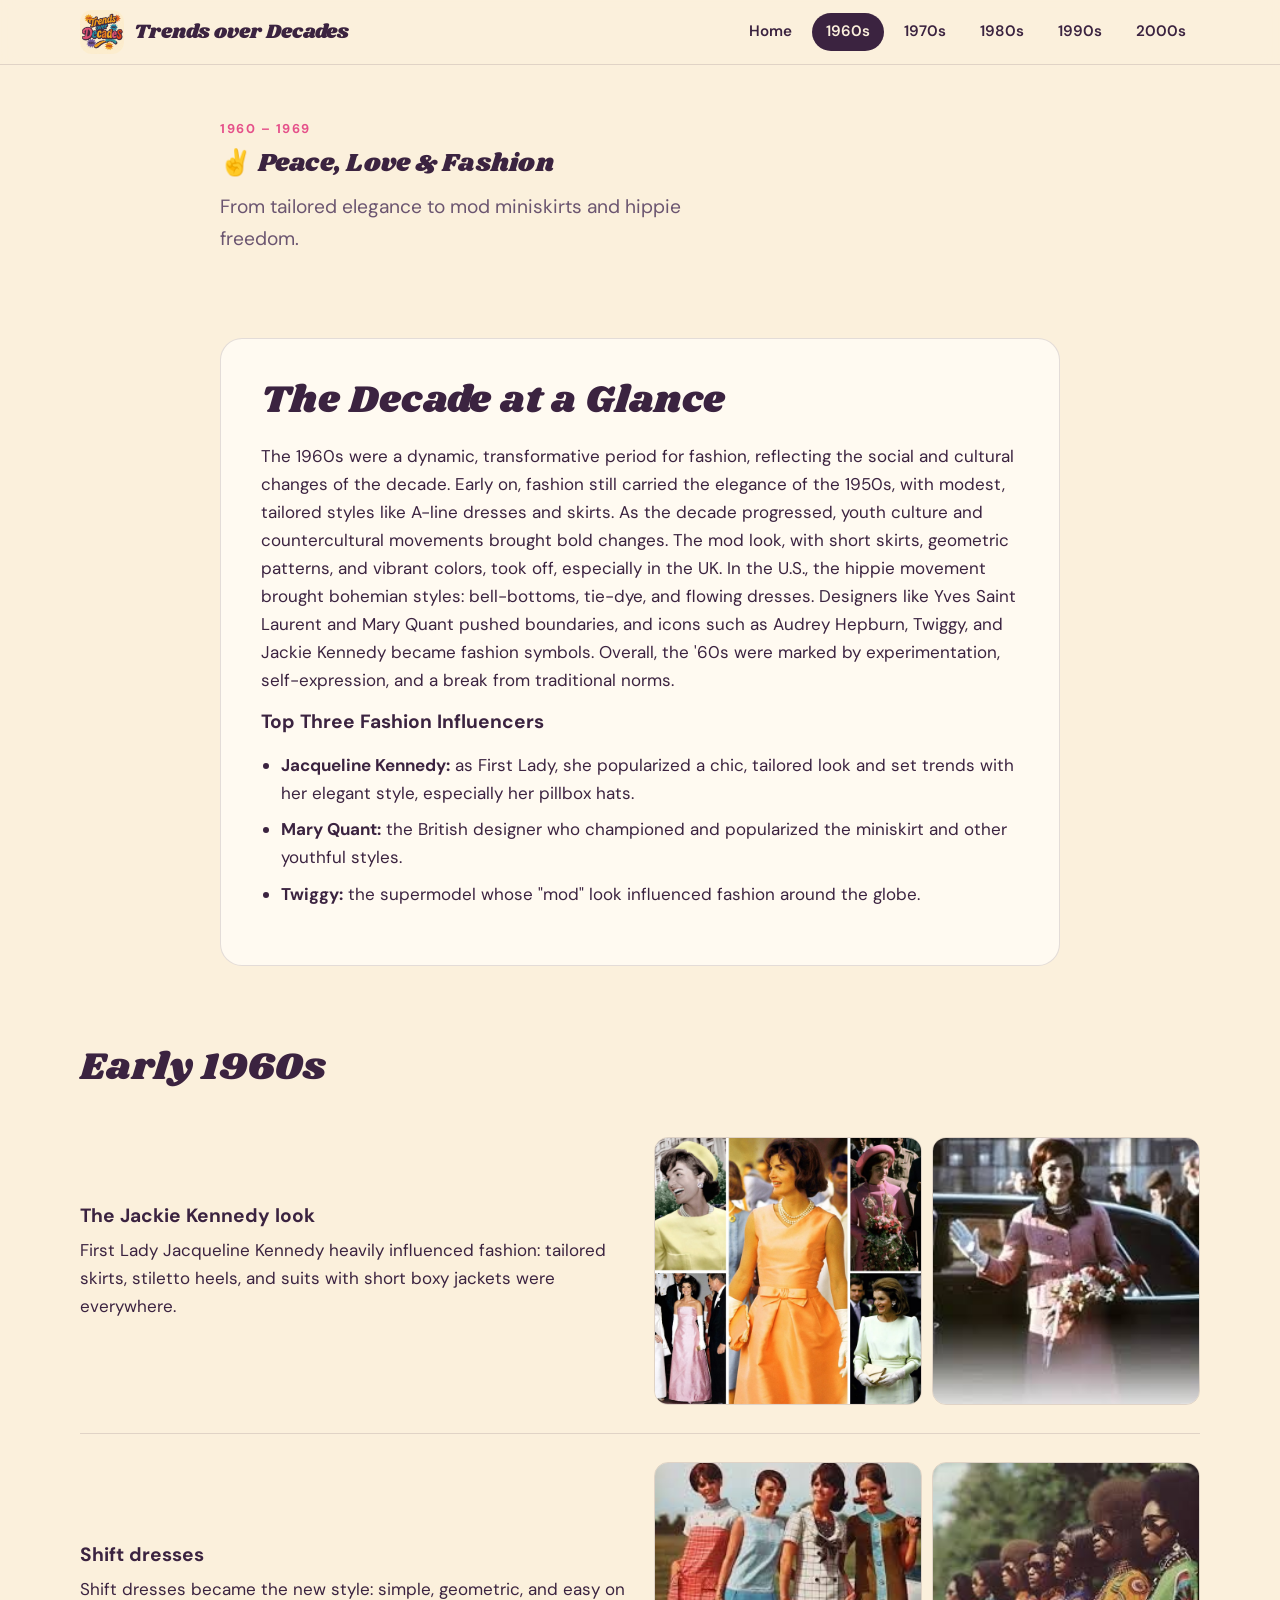
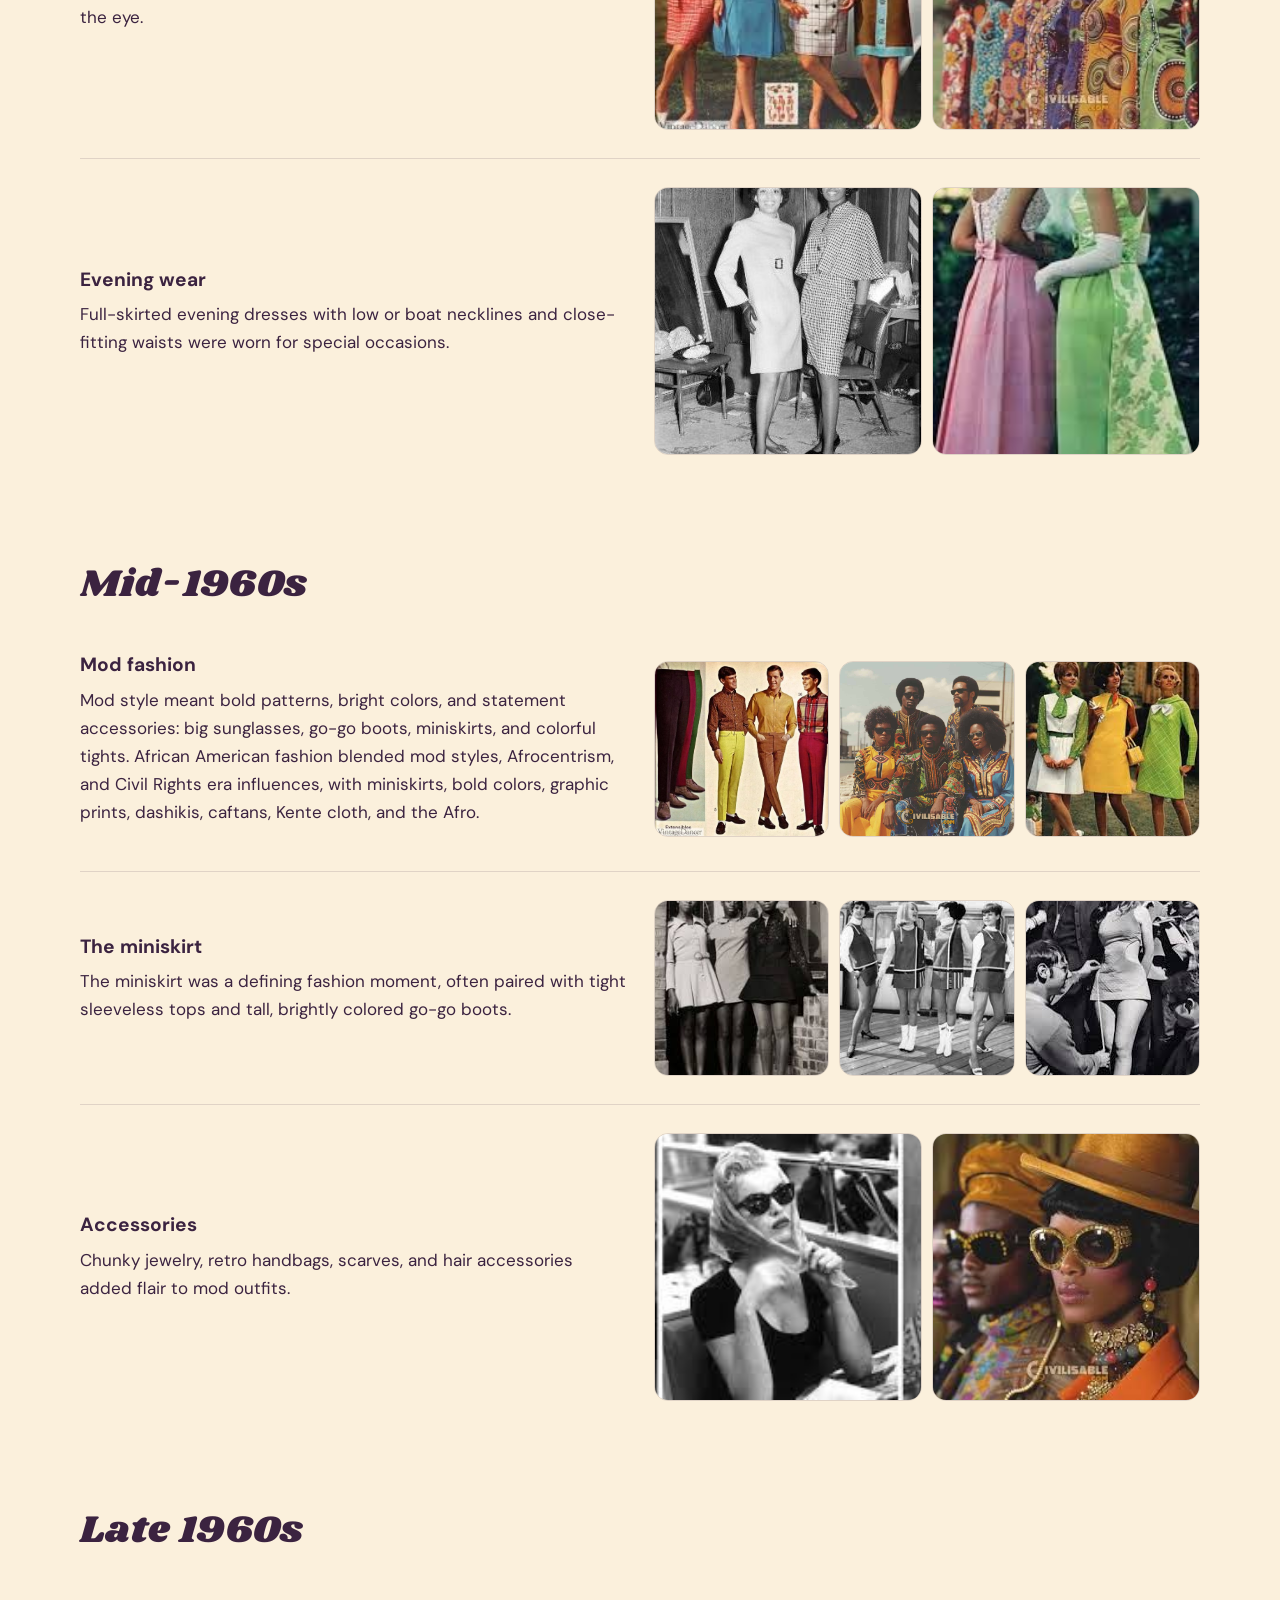
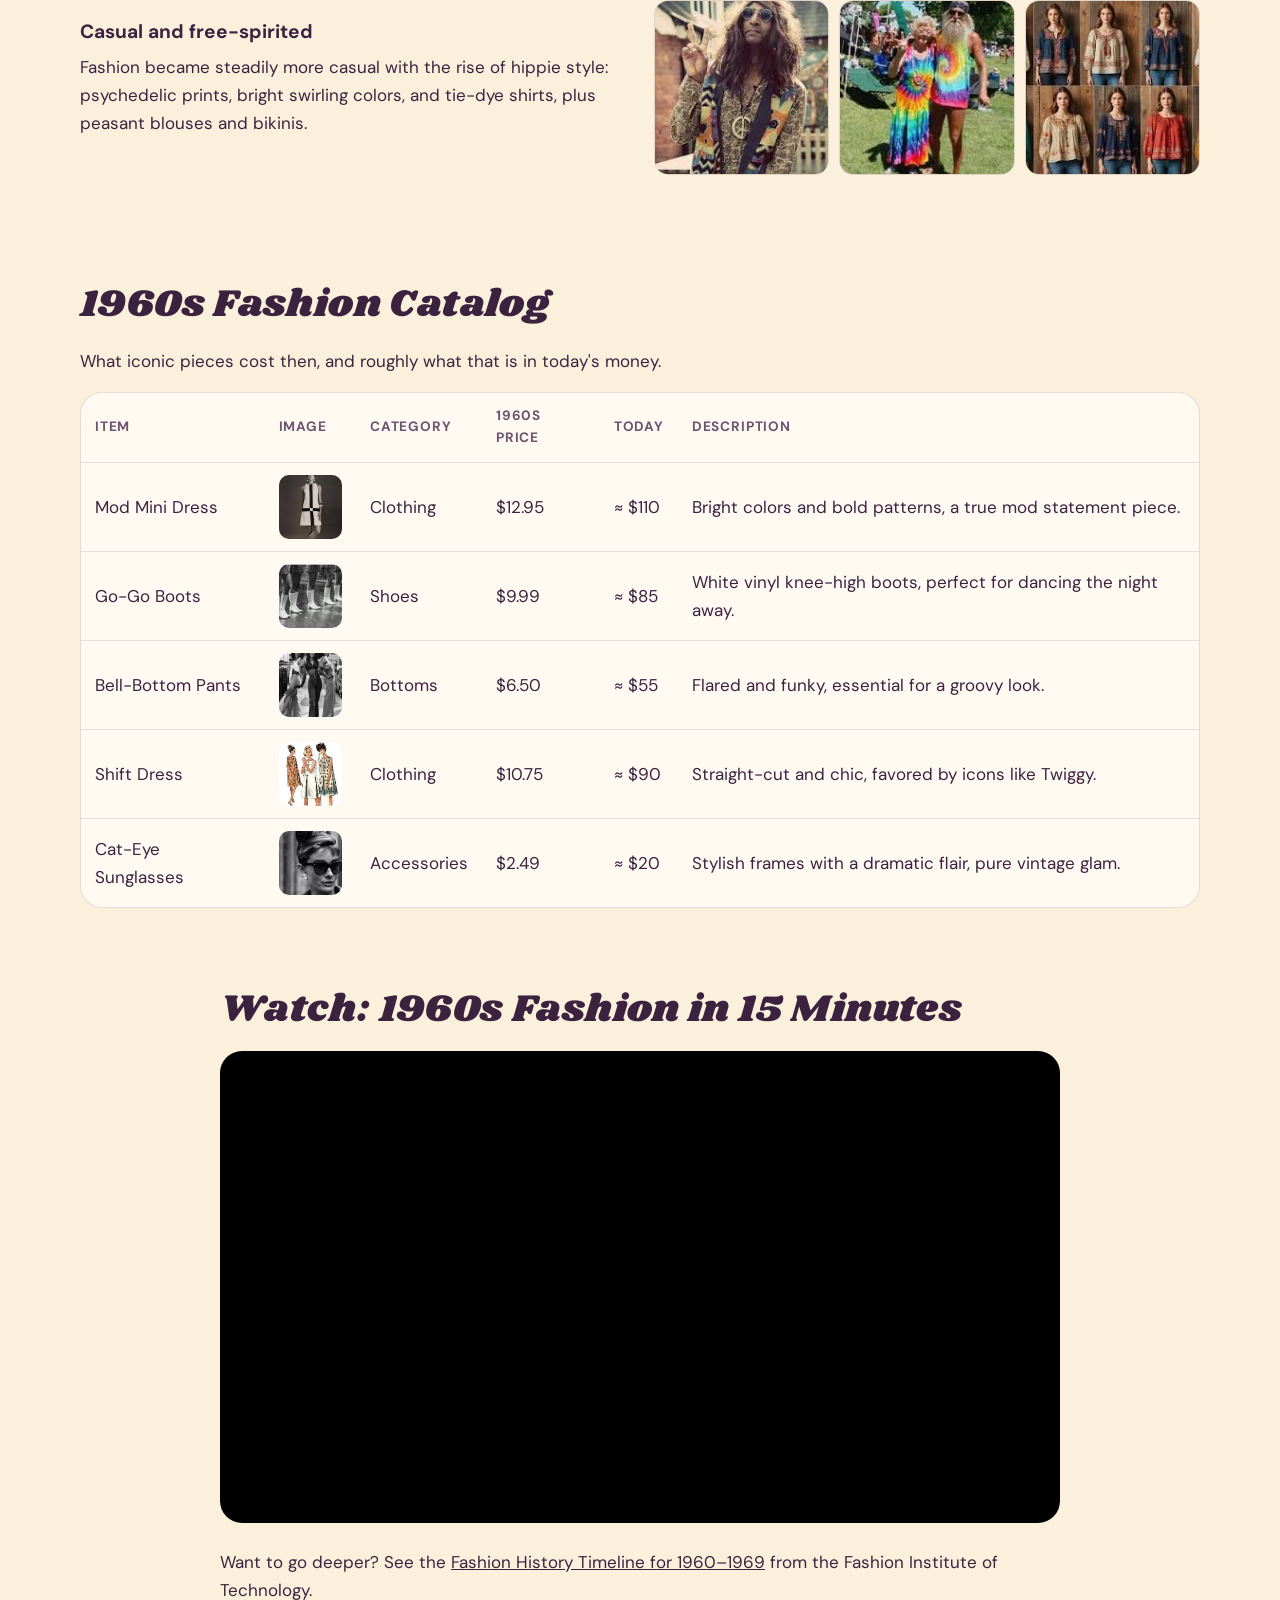
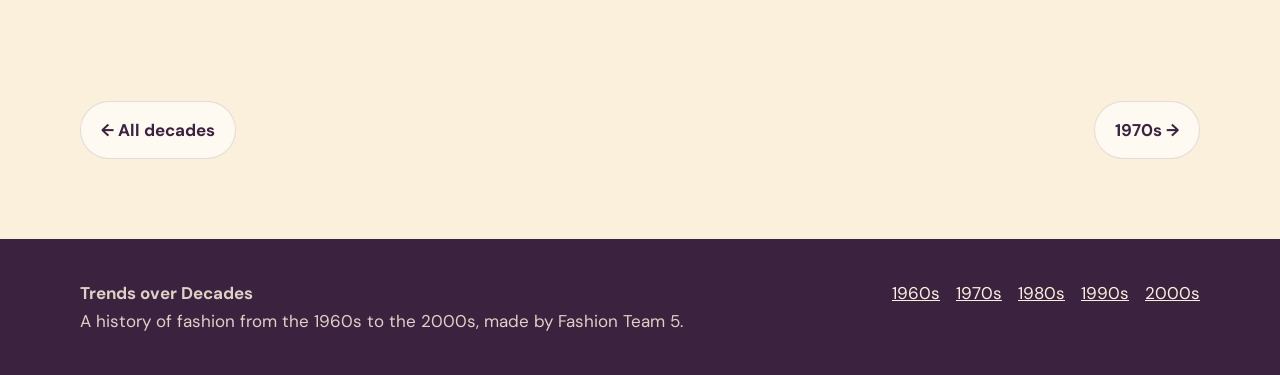
==== 1960s.html @ be98ae76 "Trends over Decades: fashion history from the 1960s to the 2000s A static site with a home page and " ====
<!doctype html>
<html lang="en">
<head>
<meta charset="utf-8">
<meta name="viewport" content="width=device-width, initial-scale=1">
<title>1960s Fashion: Peace, Love &amp; Fashion | Trends over Decades</title>
<meta name="description" content="Jackie Kennedy&#x27;s tailored look, mod miniskirts, go-go boots, and the hippie styles of the 1960s.">
<meta property="og:title" content="1960s Fashion: Peace, Love &amp; Fashion | Trends over Decades">
<meta property="og:description" content="Jackie Kennedy&#x27;s tailored look, mod miniskirts, go-go boots, and the hippie styles of the 1960s.">
<meta property="og:image" content="assets/img/logo.jpg">
<meta name="theme-color" content="#fbf0dc">
<link rel="icon" href="assets/img/logo.jpg">
<link rel="preconnect" href="https://fonts.googleapis.com">
<link rel="preconnect" href="https://fonts.gstatic.com" crossorigin>
<link href="https://fonts.googleapis.com/css2?family=DM+Sans:opsz,wght@9..40,400;9..40,600;9..40,700&family=Shrikhand&display=swap" rel="stylesheet">
<link rel="stylesheet" href="assets/css/style.css">
</head>
<body class="decade-60s">
<a class="skip" href="#main">Skip to content</a>
<header class="site-header">
  <div class="wrap">
    <a class="brand" href="index.html"><img src="assets/img/logo.jpg" alt="" width="44" height="44">Trends over Decades</a>
    <nav class="nav" aria-label="Decades"><a href="index.html">Home</a><a href="1960s.html" aria-current="page">1960s</a><a href="1970s.html">1970s</a><a href="1980s.html">1980s</a><a href="1990s.html">1990s</a><a href="2000s.html">2000s</a></nav>
  </div>
</header>
<main id="main">
<section class="decade-hero"><div class="wrap prose">
  <span class="eyebrow">1960 – 1969</span>
  <h1>✌️ Peace, Love &amp; Fashion</h1>
  <p class="lead">From tailored elegance to mod miniskirts and hippie freedom.</p>
</div></section>
<section><div class="wrap panel prose">
  <h2>The Decade at a Glance</h2>
  <p>The 1960s were a dynamic, transformative period for fashion, reflecting the social and cultural changes of the decade. Early on, fashion still carried the elegance of the 1950s, with modest, tailored styles like A-line dresses and skirts. As the decade progressed, youth culture and countercultural movements brought bold changes. The mod look, with short skirts, geometric patterns, and vibrant colors, took off, especially in the UK. In the U.S., the hippie movement brought bohemian styles: bell-bottoms, tie-dye, and flowing dresses. Designers like Yves Saint Laurent and Mary Quant pushed boundaries, and icons such as Audrey Hepburn, Twiggy, and Jackie Kennedy became fashion symbols. Overall, the '60s were marked by experimentation, self-expression, and a break from traditional norms.</p>
  <h3>Top Three Fashion Influencers</h3>
  <ul class="list">
    <li><strong>Jacqueline Kennedy:</strong> as First Lady, she popularized a chic, tailored look and set trends with her elegant style, especially her pillbox hats.</li>
    <li><strong>Mary Quant:</strong> the British designer who championed and popularized the miniskirt and other youthful styles.</li>
    <li><strong>Twiggy:</strong> the supermodel whose "mod" look influenced fashion around the globe.</li>
  </ul>
</div></section>
<section><div class="wrap">
  <h2>Early 1960s</h2>
  <div class="feature"><div><h3>The Jackie Kennedy look</h3><p>First Lady Jacqueline Kennedy heavily influenced fashion: tailored skirts, stiletto heels, and suits with short boxy jackets were everywhere.</p></div><div class="photos"><img src="assets/img/60s/jackie-kennedy-1.jpg" alt="Jacqueline Kennedy style" loading="lazy"><img src="assets/img/60s/jackie-kennedy-2.jpg" alt="Jacqueline Kennedy style" loading="lazy"></div></div>
  <div class="feature"><div><h3>Shift dresses</h3><p>Shift dresses became the new style: simple, geometric, and easy on the eye.</p></div><div class="photos"><img src="assets/img/60s/shift-dress-1.jpg" alt="Shift dress" loading="lazy"><img src="assets/img/60s/shift-dress-2.jpg" alt="Shift dress" loading="lazy"></div></div>
  <div class="feature"><div><h3>Evening wear</h3><p>Full-skirted evening dresses with low or boat necklines and close-fitting waists were worn for special occasions.</p></div><div class="photos"><img src="assets/img/60s/evening-wear-1.jpg" alt="Evening wear" loading="lazy"><img src="assets/img/60s/evening-wear-2.jpg" alt="Evening wear" loading="lazy"></div></div>
</div></section>
<section><div class="wrap">
  <h2>Mid-1960s</h2>
  <div class="feature"><div><h3>Mod fashion</h3><p>Mod style meant bold patterns, bright colors, and statement accessories: big sunglasses, go-go boots, miniskirts, and colorful tights. African American fashion blended mod styles, Afrocentrism, and Civil Rights era influences, with miniskirts, bold colors, graphic prints, dashikis, caftans, Kente cloth, and the Afro.</p></div><div class="photos"><img src="assets/img/60s/mod-1.jpg" alt="Mod fashion" loading="lazy"><img src="assets/img/60s/mod-2.jpg" alt="Mod fashion" loading="lazy"><img src="assets/img/60s/mod-3.jpg" alt="Mod fashion" loading="lazy"></div></div>
  <div class="feature"><div><h3>The miniskirt</h3><p>The miniskirt was a defining fashion moment, often paired with tight sleeveless tops and tall, brightly colored go-go boots.</p></div><div class="photos"><img src="assets/img/60s/miniskirt-1.jpg" alt="Miniskirt" loading="lazy"><img src="assets/img/60s/miniskirt-2.jpg" alt="Miniskirt" loading="lazy"><img src="assets/img/60s/miniskirt-3.jpg" alt="Miniskirt" loading="lazy"></div></div>
  <div class="feature"><div><h3>Accessories</h3><p>Chunky jewelry, retro handbags, scarves, and hair accessories added flair to mod outfits.</p></div><div class="photos"><img src="assets/img/60s/headband-1.jpg" alt="Stylish headband" loading="lazy"><img src="assets/img/60s/headband-2.jpg" alt="Stylish headbands" loading="lazy"></div></div>
</div></section>
<section><div class="wrap">
  <h2>Late 1960s</h2>
  <div class="feature"><div><h3>Casual and free-spirited</h3><p>Fashion became steadily more casual with the rise of hippie style: psychedelic prints, bright swirling colors, and tie-dye shirts, plus peasant blouses and bikinis.</p></div><div class="photos"><img src="assets/img/60s/hippie.jpg" alt="Hippie style" loading="lazy"><img src="assets/img/60s/tie-dye.jpg" alt="Hippie tie-dye" loading="lazy"><img src="assets/img/60s/peasant-blouse.jpg" alt="Peasant blouses" loading="lazy"></div></div>
</div></section>
<section><div class="wrap">
  <h2>1960s Fashion Catalog</h2>
  <p>What iconic pieces cost then, and roughly what that is in today's money.</p>
  <div class="table-scroll"><table>
    <thead><tr><th scope="col">Item</th><th scope="col">Image</th><th scope="col">Category</th><th scope="col">1960s price</th><th scope="col">Today</th><th scope="col">Description</th></tr></thead>
    <tbody>
      <tr><td>Mod Mini Dress</td><td><img src="assets/img/60s/mod-mini-dress.jpg" alt="Mod mini dress" loading="lazy"></td><td>Clothing</td><td>$12.95</td><td>≈ $110</td><td>Bright colors and bold patterns, a true mod statement piece.</td></tr>
      <tr><td>Go-Go Boots</td><td><img src="assets/img/60s/go-go-boots.jpg" alt="Go-go boots" loading="lazy"></td><td>Shoes</td><td>$9.99</td><td>≈ $85</td><td>White vinyl knee-high boots, perfect for dancing the night away.</td></tr>
      <tr><td>Bell-Bottom Pants</td><td><img src="assets/img/60s/bell-bottoms.jpg" alt="Bell-bottom pants" loading="lazy"></td><td>Bottoms</td><td>$6.50</td><td>≈ $55</td><td>Flared and funky, essential for a groovy look.</td></tr>
      <tr><td>Shift Dress</td><td><img src="assets/img/60s/shift-dress-catalog.jpg" alt="Shift dress" loading="lazy"></td><td>Clothing</td><td>$10.75</td><td>≈ $90</td><td>Straight-cut and chic, favored by icons like Twiggy.</td></tr>
      <tr><td>Cat-Eye Sunglasses</td><td><img src="assets/img/60s/cat-eye-sunglasses.jpg" alt="Cat-eye sunglasses" loading="lazy"></td><td>Accessories</td><td>$2.49</td><td>≈ $20</td><td>Stylish frames with a dramatic flair, pure vintage glam.</td></tr>
    </tbody>
  </table></div>
</div></section>
<section><div class="wrap prose">
  <h2>Watch: 1960s Fashion in 15 Minutes</h2>
  <iframe class="video" src="https://www.youtube-nocookie.com/embed/d-JOr2blP7I" title="Video: 1960s fashion history" loading="lazy" allow="encrypted-media; picture-in-picture" allowfullscreen></iframe>
  <p style="margin-top:16px">Want to go deeper? See the <a href="https://fashionhistory.fitnyc.edu/1960-1969/">Fashion History Timeline for 1960–1969</a> from the Fashion Institute of Technology.</p>
</div></section>
<section><div class="wrap pager"><a href="index.html">← All decades</a><a href="1970s.html">1970s →</a></div></section>
</main>
<footer class="site-footer">
  <div class="wrap">
    <div>
      <p><strong>Trends over Decades</strong></p>
      <p>A history of fashion from the 1960s to the 2000s, made by Fashion Team 5.</p>
    </div>
    <ul aria-label="Decades"><li><a href="1960s.html">1960s</a></li><li><a href="1970s.html">1970s</a></li><li><a href="1980s.html">1980s</a></li><li><a href="1990s.html">1990s</a></li><li><a href="2000s.html">2000s</a></li></ul>
  </div>
</footer>
</body>
</html>
---- assets/css/style.css ----
/* Trends over Decades: shared styles. Colors come from the team's logo. */
:root {
  --cream: #fbf0dc;
  --paper: #fffaf1;
  --plum: #3b2340;
  --plum-soft: #6b5570;
  --line: rgba(59, 35, 64, 0.14);
  --pink: #e5508a;
  --orange: #e5742e;
  --teal: #2a9bae;
  --purple: #7b5fb0;
  --gold: #f4a62a;
  --accent: var(--pink);
  --radius: 22px;
  --display: "Shrikhand", Georgia, serif;
  --body: "DM Sans", system-ui, -apple-system, sans-serif;
}
body.decade-60s { --accent: var(--pink); }
body.decade-70s { --accent: var(--orange); }
body.decade-80s { --accent: var(--teal); }
body.decade-90s { --accent: var(--purple); }
body.decade-00s { --accent: var(--gold); }

*, *::before, *::after { box-sizing: border-box; }
html { scroll-behavior: smooth; }
@media (prefers-reduced-motion: reduce) { html { scroll-behavior: auto; } * { transition: none !important; } }
body { margin: 0; background: var(--cream); color: var(--plum); font: 17px/1.65 var(--body); }
img { max-width: 100%; display: block; }
a { color: inherit; }
h1, h2, h3 { line-height: 1.15; margin: 0 0 .5em; }
h1, h2 { font-family: var(--display); font-weight: 400; letter-spacing: .01em; }
h2 { font-size: clamp(1.7rem, 4vw, 2.4rem); }
h3 { font-size: 1.2rem; }
p { margin: 0 0 1em; }
.wrap { width: min(1120px, 100% - 32px); margin-inline: auto; }
.skip { position: absolute; left: -999px; top: 8px; background: var(--plum); color: #fff; padding: 8px 14px; border-radius: 999px; z-index: 20; }
.skip:focus { left: 16px; }
:focus-visible { outline: 3px solid var(--accent); outline-offset: 3px; border-radius: 6px; }

/* Header */
.site-header { position: sticky; top: 0; z-index: 10; background: rgba(251, 240, 220, .92); backdrop-filter: blur(8px); border-bottom: 1px solid var(--line); }
.site-header .wrap { display: flex; align-items: center; gap: 20px; padding: 10px 0; }
.brand { display: flex; align-items: center; gap: 10px; text-decoration: none; font-family: var(--display); font-size: 1.25rem; white-space: nowrap; }
.brand img { width: 44px; height: 44px; border-radius: 12px; }
.nav { display: flex; gap: 6px; overflow-x: auto; scrollbar-width: none; margin-left: auto; }
.nav::-webkit-scrollbar { display: none; }
.nav a { text-decoration: none; font-weight: 600; font-size: .95rem; padding: 6px 14px; border-radius: 999px; white-space: nowrap; }
.nav a:hover { background: rgba(59, 35, 64, .07); }
.nav a[aria-current="page"] { background: var(--plum); color: var(--cream); }
@media (max-width: 720px) {
  .site-header .wrap { flex-wrap: wrap; gap: 6px; }
  .nav { margin-left: 0; width: 100%; }
}

/* Hero */
.hero { padding: 56px 0 40px; }
.hero .wrap { display: grid; grid-template-columns: 1.1fr .9fr; gap: 40px; align-items: center; }
.hero h1 { font-size: clamp(2.4rem, 6.5vw, 4.4rem); }
.hero h1 span { color: var(--accent); }
.lead { font-size: 1.2rem; color: var(--plum-soft); max-width: 36ch; }
.hero-art img { border-radius: var(--radius); border: 1px solid var(--line); box-shadow: 0 18px 40px -24px rgba(59, 35, 64, .45); }
.decade-hero { padding: 48px 0 24px; }
.eyebrow { display: inline-block; font-weight: 700; text-transform: uppercase; letter-spacing: .12em; font-size: .8rem; color: var(--accent); margin-bottom: 10px; }
@media (max-width: 820px) { .hero .wrap { grid-template-columns: 1fr; } .hero-art { order: -1; max-width: 360px; } }

/* Buttons and chips */
.btn { display: inline-flex; align-items: center; gap: 8px; padding: 12px 22px; border-radius: 999px; background: var(--plum); color: var(--cream); text-decoration: none; font-weight: 700; border: 0; }
.btn:hover { background: var(--accent); }
.chips { display: flex; flex-wrap: wrap; gap: 8px; margin: 20px 0 28px; padding: 0; list-style: none; }
.chips a { display: block; text-decoration: none; font-weight: 700; padding: 6px 14px; border-radius: 999px; color: #fff; }

/* Sections and cards */
section { padding: 40px 0; }
.panel { background: var(--paper); border: 1px solid var(--line); border-radius: var(--radius); padding: clamp(20px, 4vw, 40px); }
.prose { max-width: 70ch; }
.grid { display: grid; gap: 20px; grid-template-columns: repeat(auto-fill, minmax(min(100%, 260px), 1fr)); }
.card { background: var(--paper); border: 1px solid var(--line); border-radius: var(--radius); overflow: hidden; display: flex; flex-direction: column; }
.card img, .card .fallback { aspect-ratio: 4 / 5; width: 100%; object-fit: cover; background: color-mix(in srgb, var(--accent) 22%, var(--cream)); }
.card .body { padding: 18px 20px 20px; display: flex; flex-direction: column; gap: 6px; flex: 1; }
.card h3 { margin: 0; }
.card p { margin: 0; color: var(--plum-soft); }
.fallback { display: grid; place-items: center; text-align: center; padding: 20px; font-family: var(--display); font-size: 1.5rem; color: var(--plum); }

/* Decade cards on the home page */
.decade-card { text-decoration: none; position: relative; transition: transform .2s; }
.decade-card:hover { transform: translateY(-4px); }
.decade-card .year { position: absolute; top: 14px; left: 14px; font-family: var(--display); font-size: 1.4rem; color: #fff; background: var(--accent); padding: 4px 14px; border-radius: 999px; }
.decade-card .more { margin-top: auto; padding-top: 8px; font-weight: 700; color: var(--plum); }

/* Expandable details (replaces the old pop-up) */
details { margin-top: 6px; border-top: 1px solid var(--line); padding-top: 10px; }
summary { cursor: pointer; font-weight: 700; list-style: none; display: inline-flex; gap: 6px; align-items: center; }
summary::-webkit-details-marker { display: none; }
summary::after { content: "+"; font-size: 1.2rem; line-height: 1; }
details[open] summary::after { content: "–"; }
details p { margin-top: 8px; }

/* Feature rows: text beside a small photo set */
.feature { display: grid; grid-template-columns: 1fr 1fr; gap: 28px; align-items: center; padding: 28px 0; border-top: 1px solid var(--line); }
.feature:first-of-type { border-top: 0; }
.feature .photos { display: grid; grid-template-columns: repeat(auto-fit, minmax(110px, 1fr)); gap: 10px; }
.feature .photos img { width: 100%; aspect-ratio: 1; object-fit: cover; border-radius: 14px; border: 1px solid var(--line); }
.feature .photos.single img { aspect-ratio: auto; }
@media (max-width: 760px) { .feature { grid-template-columns: 1fr; } }

.list { padding-left: 1.2em; }
.list li { margin-bottom: .5em; }
.list strong { color: var(--plum); }
.wide-img { border-radius: var(--radius); border: 1px solid var(--line); width: 100%; max-height: 520px; object-fit: cover; }

/* Table */
.table-scroll { overflow-x: auto; border-radius: var(--radius); border: 1px solid var(--line); background: var(--paper); }
table { border-collapse: collapse; width: 100%; min-width: 640px; }
th, td { padding: 12px 14px; text-align: left; border-bottom: 1px solid var(--line); vertical-align: middle; }
th { font-size: .85rem; text-transform: uppercase; letter-spacing: .06em; color: var(--plum-soft); }
td img { width: 64px; height: 64px; object-fit: cover; border-radius: 10px; }
tbody tr:last-child td { border-bottom: 0; }

/* Video */
.video { aspect-ratio: 16 / 9; width: 100%; border: 0; border-radius: var(--radius); background: #000; }

/* Decade pager */
.pager { display: flex; justify-content: space-between; gap: 12px; flex-wrap: wrap; }
.pager a { text-decoration: none; font-weight: 700; padding: 14px 20px; border-radius: 999px; border: 1px solid var(--line); background: var(--paper); }
.pager a:hover { border-color: var(--accent); }

/* Footer */
.site-footer { margin-top: 40px; padding: 40px 0; background: var(--plum); color: var(--cream); }
.site-footer .wrap { display: flex; flex-wrap: wrap; gap: 24px 48px; justify-content: space-between; }
.site-footer a { color: var(--cream); }
.site-footer ul { list-style: none; padding: 0; margin: 0; display: flex; flex-wrap: wrap; gap: 6px 16px; }
.site-footer p { margin: 0; opacity: .85; }
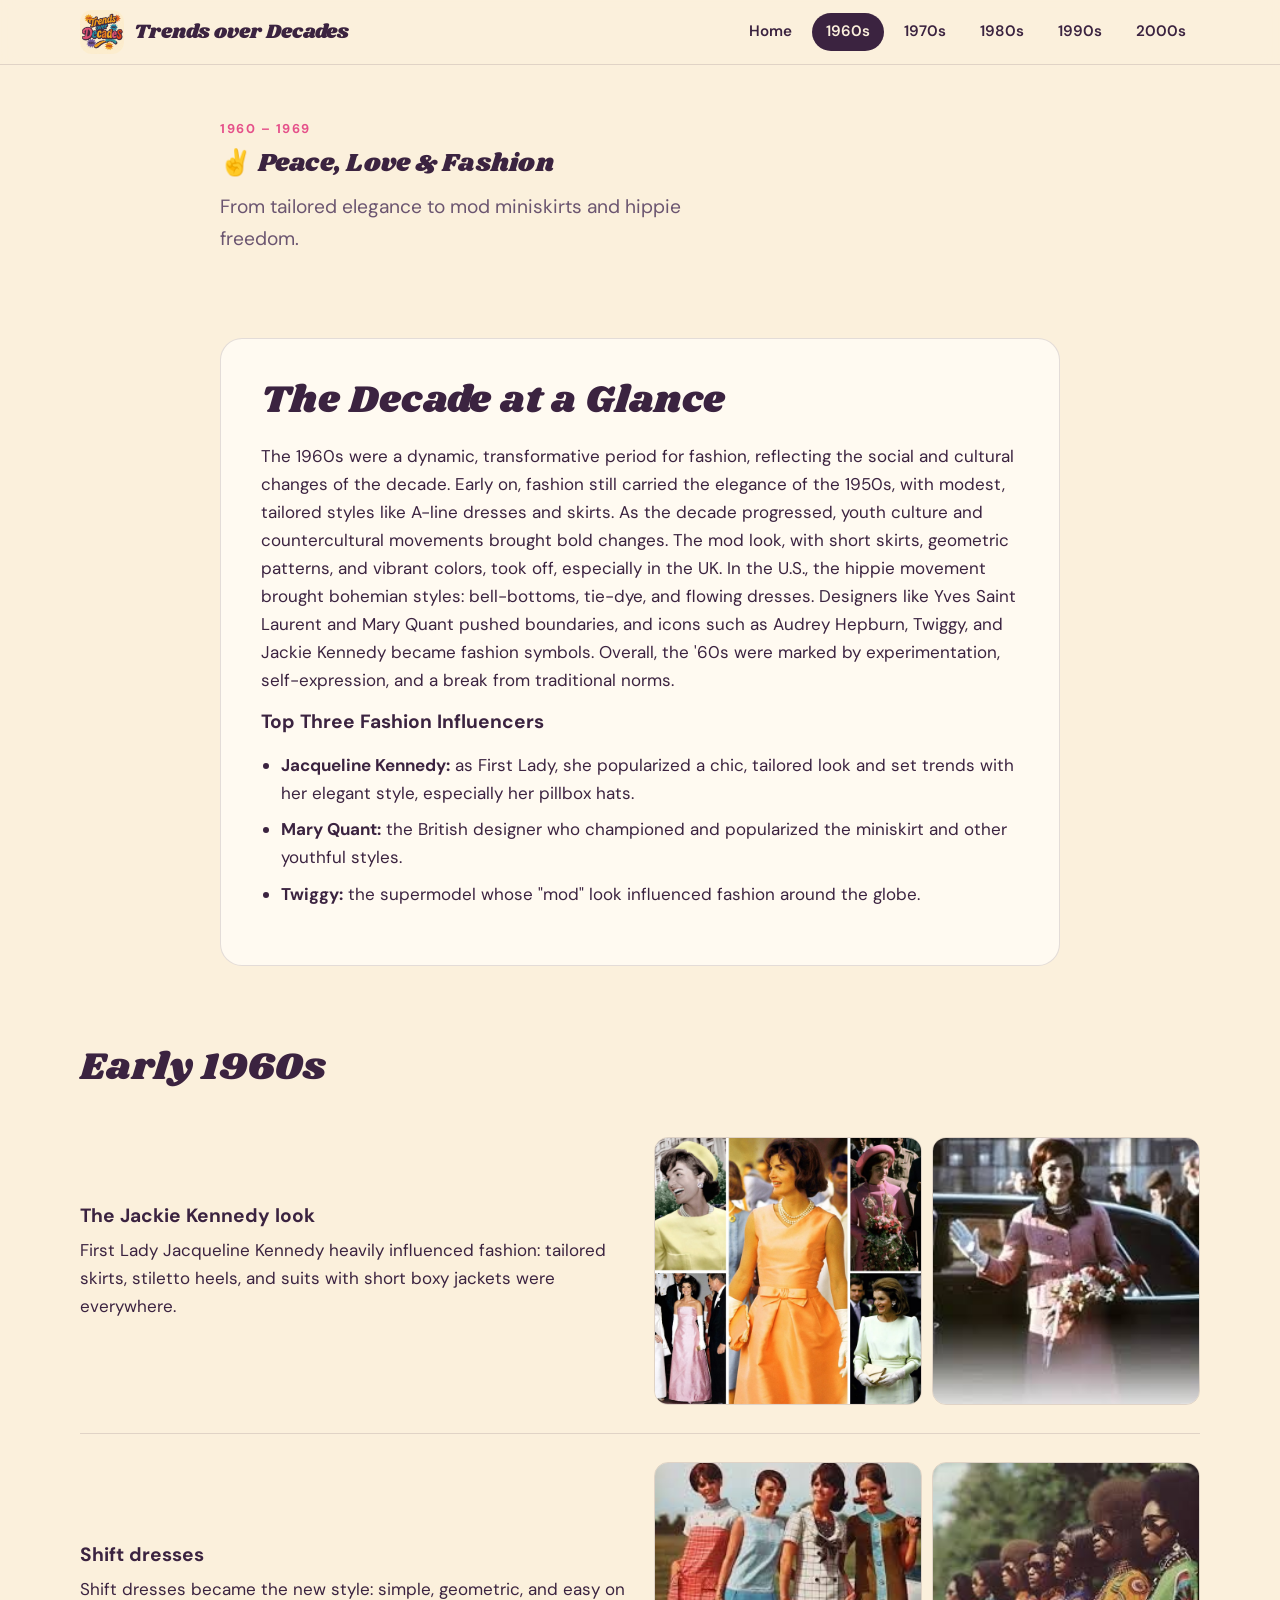
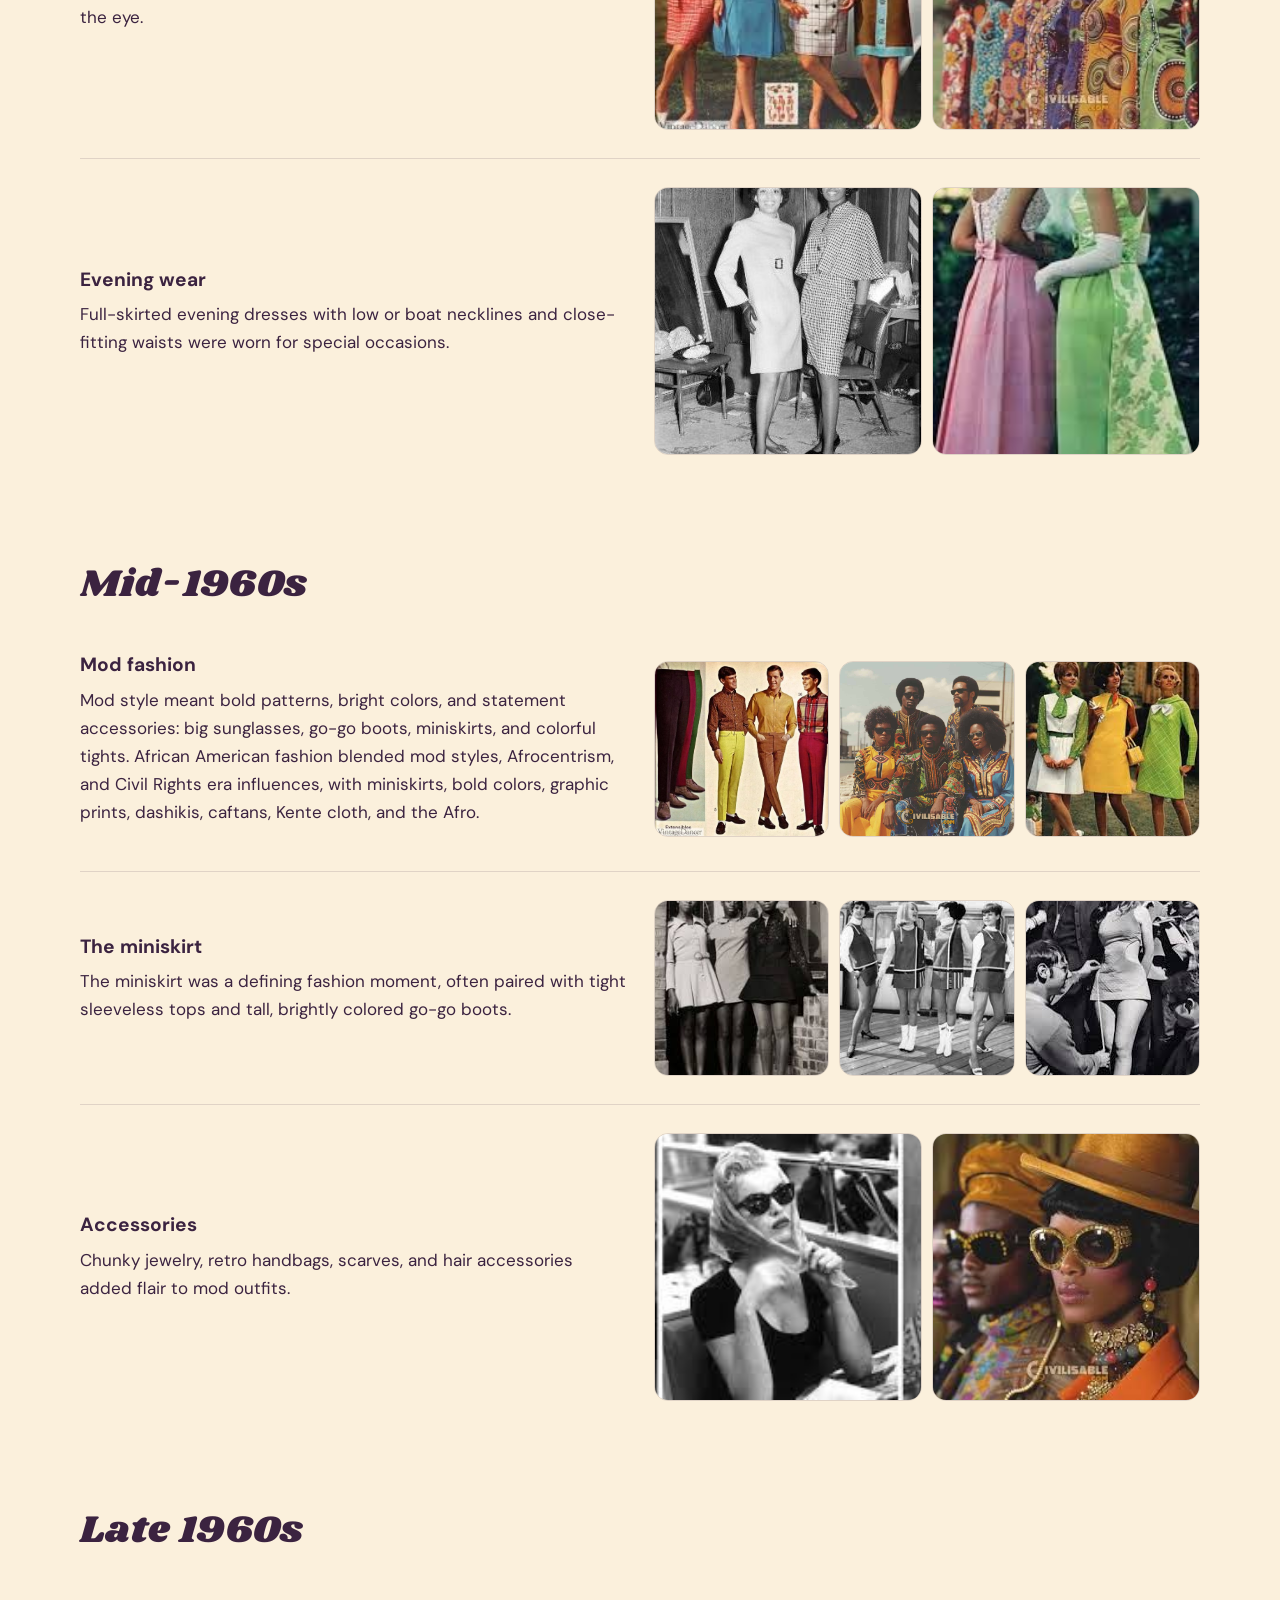
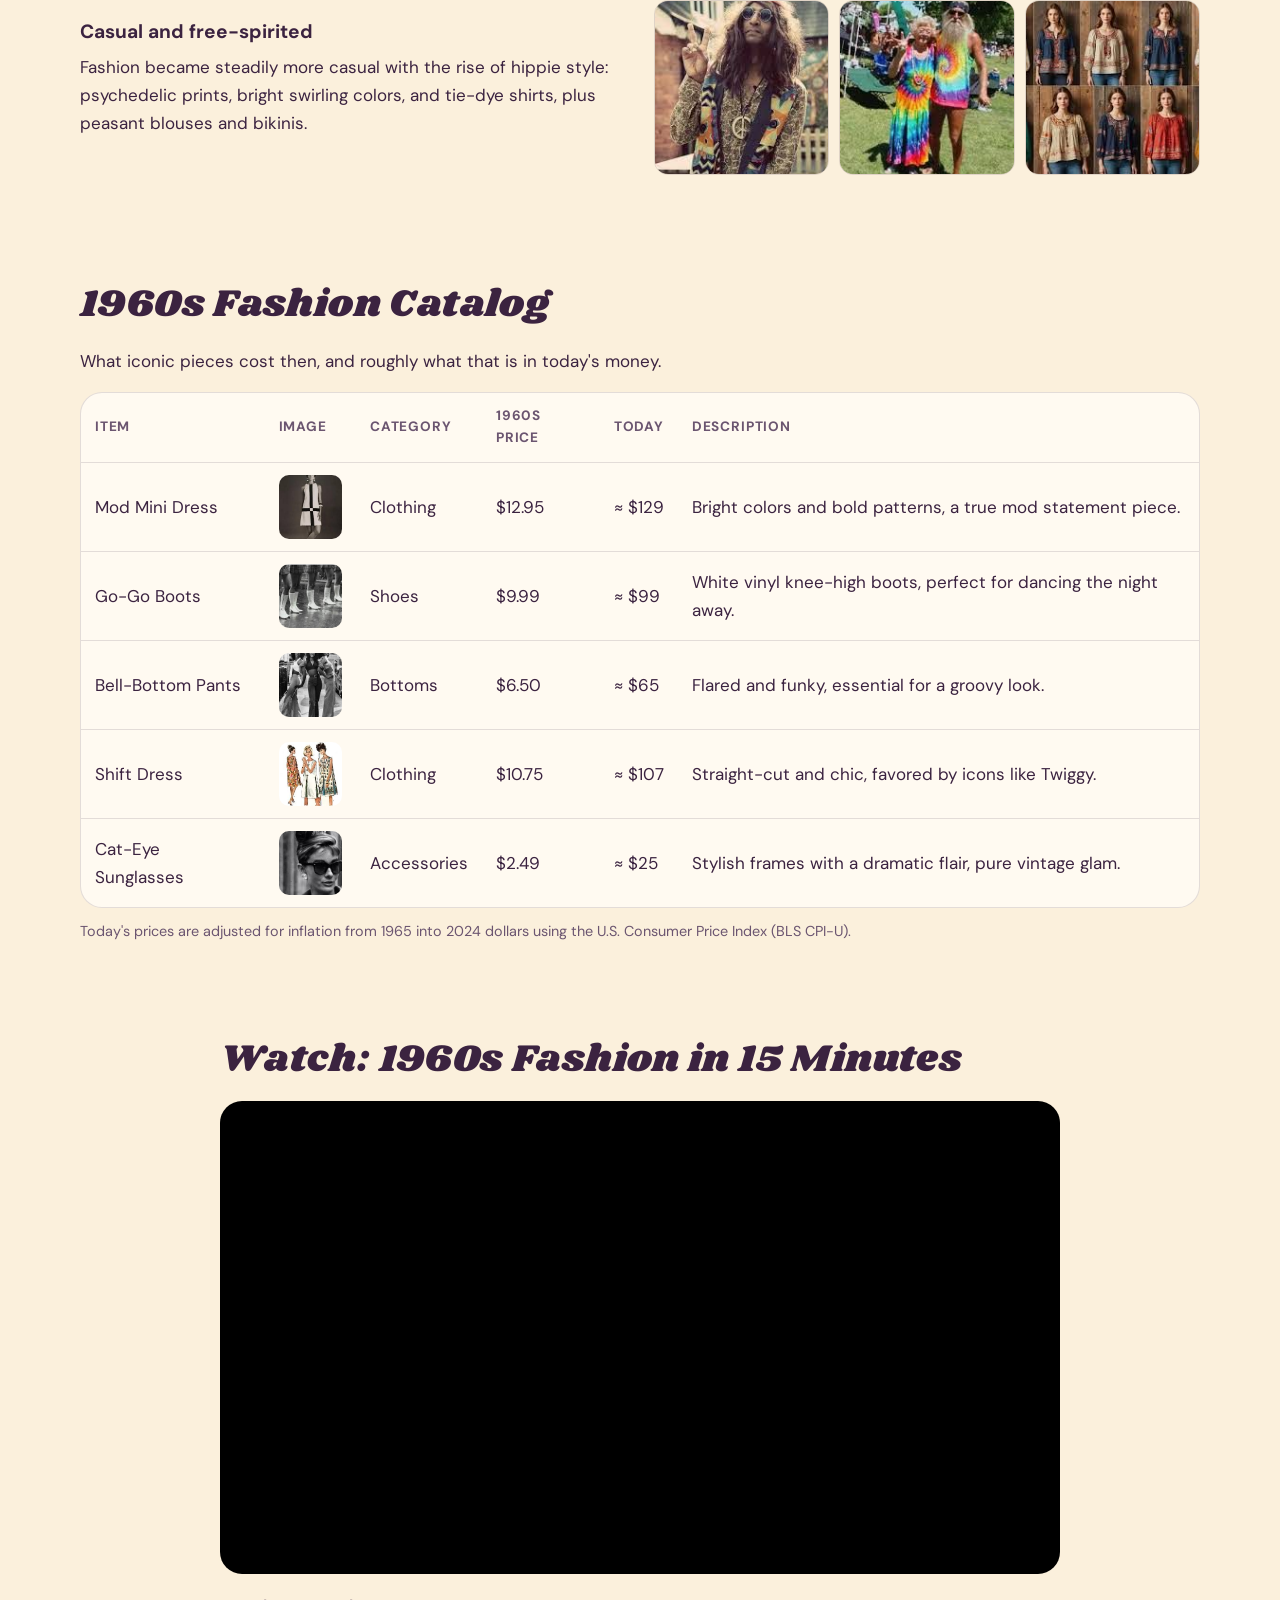
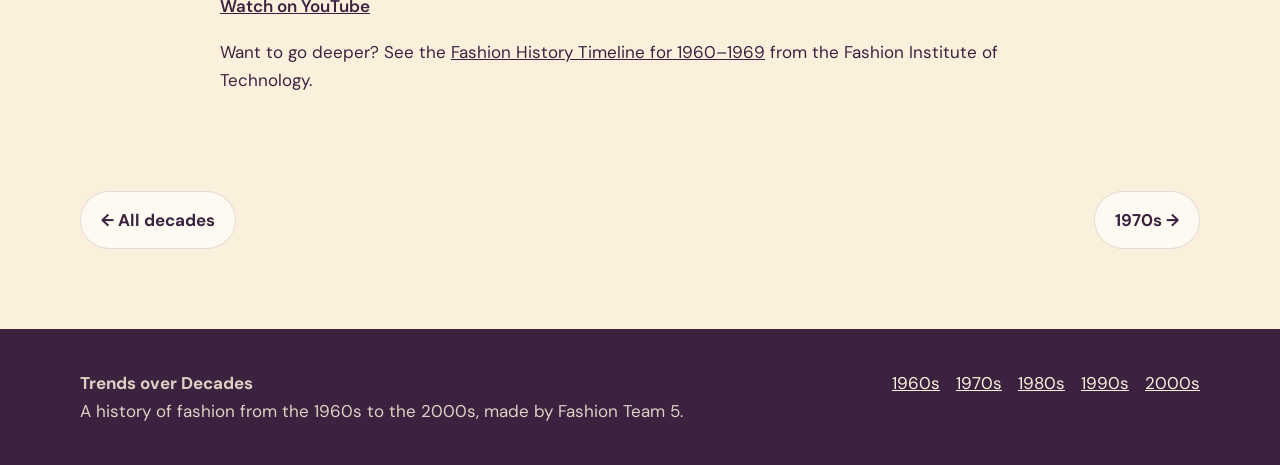
==== commit b75ed9c0: "Add then-vs-now price tables, videos and sources to every decade - 1970s, 1980s, 1990s and 2000s get" ====
--- a/1960s.html
+++ b/1960s.html
@@ -61,18 +61,20 @@
   <div class="table-scroll"><table>
     <thead><tr><th scope="col">Item</th><th scope="col">Image</th><th scope="col">Category</th><th scope="col">1960s price</th><th scope="col">Today</th><th scope="col">Description</th></tr></thead>
     <tbody>
-      <tr><td>Mod Mini Dress</td><td><img src="assets/img/60s/mod-mini-dress.jpg" alt="Mod mini dress" loading="lazy"></td><td>Clothing</td><td>$12.95</td><td>≈ $110</td><td>Bright colors and bold patterns, a true mod statement piece.</td></tr>
-      <tr><td>Go-Go Boots</td><td><img src="assets/img/60s/go-go-boots.jpg" alt="Go-go boots" loading="lazy"></td><td>Shoes</td><td>$9.99</td><td>≈ $85</td><td>White vinyl knee-high boots, perfect for dancing the night away.</td></tr>
-      <tr><td>Bell-Bottom Pants</td><td><img src="assets/img/60s/bell-bottoms.jpg" alt="Bell-bottom pants" loading="lazy"></td><td>Bottoms</td><td>$6.50</td><td>≈ $55</td><td>Flared and funky, essential for a groovy look.</td></tr>
-      <tr><td>Shift Dress</td><td><img src="assets/img/60s/shift-dress-catalog.jpg" alt="Shift dress" loading="lazy"></td><td>Clothing</td><td>$10.75</td><td>≈ $90</td><td>Straight-cut and chic, favored by icons like Twiggy.</td></tr>
-      <tr><td>Cat-Eye Sunglasses</td><td><img src="assets/img/60s/cat-eye-sunglasses.jpg" alt="Cat-eye sunglasses" loading="lazy"></td><td>Accessories</td><td>$2.49</td><td>≈ $20</td><td>Stylish frames with a dramatic flair, pure vintage glam.</td></tr>
+      <tr><td>Mod Mini Dress</td><td><img src="assets/img/60s/mod-mini-dress.jpg" alt="Mod mini dress" loading="lazy"></td><td>Clothing</td><td>$12.95</td><td class="nowrap">≈ $129</td><td>Bright colors and bold patterns, a true mod statement piece.</td></tr>
+      <tr><td>Go-Go Boots</td><td><img src="assets/img/60s/go-go-boots.jpg" alt="Go-go boots" loading="lazy"></td><td>Shoes</td><td>$9.99</td><td class="nowrap">≈ $99</td><td>White vinyl knee-high boots, perfect for dancing the night away.</td></tr>
+      <tr><td>Bell-Bottom Pants</td><td><img src="assets/img/60s/bell-bottoms.jpg" alt="Bell-bottom pants" loading="lazy"></td><td>Bottoms</td><td>$6.50</td><td class="nowrap">≈ $65</td><td>Flared and funky, essential for a groovy look.</td></tr>
+      <tr><td>Shift Dress</td><td><img src="assets/img/60s/shift-dress-catalog.jpg" alt="Shift dress" loading="lazy"></td><td>Clothing</td><td>$10.75</td><td class="nowrap">≈ $107</td><td>Straight-cut and chic, favored by icons like Twiggy.</td></tr>
+      <tr><td>Cat-Eye Sunglasses</td><td><img src="assets/img/60s/cat-eye-sunglasses.jpg" alt="Cat-eye sunglasses" loading="lazy"></td><td>Accessories</td><td>$2.49</td><td class="nowrap">≈ $25</td><td>Stylish frames with a dramatic flair, pure vintage glam.</td></tr>
     </tbody>
   </table></div>
+  <p class="note">Today's prices are adjusted for inflation from 1965 into 2024 dollars using the U.S. Consumer Price Index (BLS CPI-U).</p>
 </div></section>
 <section><div class="wrap prose">
   <h2>Watch: 1960s Fashion in 15 Minutes</h2>
   <iframe class="video" src="https://www.youtube-nocookie.com/embed/d-JOr2blP7I" title="Video: 1960s fashion history" loading="lazy" allow="encrypted-media; picture-in-picture" allowfullscreen></iframe>
-  <p style="margin-top:16px">Want to go deeper? See the <a href="https://fashionhistory.fitnyc.edu/1960-1969/">Fashion History Timeline for 1960–1969</a> from the Fashion Institute of Technology.</p>
+  <p class="video-link"><a href="https://www.youtube.com/watch?v=d-JOr2blP7I">Watch on YouTube</a></p>
+  <p>Want to go deeper? See the <a href="https://fashionhistory.fitnyc.edu/1960-1969/">Fashion History Timeline for 1960–1969</a> from the Fashion Institute of Technology.</p>
 </div></section>
 <section><div class="wrap pager"><a href="index.html">← All decades</a><a href="1970s.html">1970s →</a></div></section>
 </main>
--- a/assets/css/style.css
+++ b/assets/css/style.css
@@ -130,3 +130,10 @@
 .site-footer a { color: var(--cream); }
 .site-footer ul { list-style: none; padding: 0; margin: 0; display: flex; flex-wrap: wrap; gap: 6px 16px; }
 .site-footer p { margin: 0; opacity: .85; }
+
+/* Table notes and video links */
+.note { font-size: .9rem; color: var(--plum-soft); margin-top: 12px; }
+.muted { color: var(--plum-soft); font-size: .9em; white-space: nowrap; }
+td a { font-weight: 600; }
+.video-link { margin: 10px 0 18px; font-weight: 600; }
+.nowrap { white-space: nowrap; }
